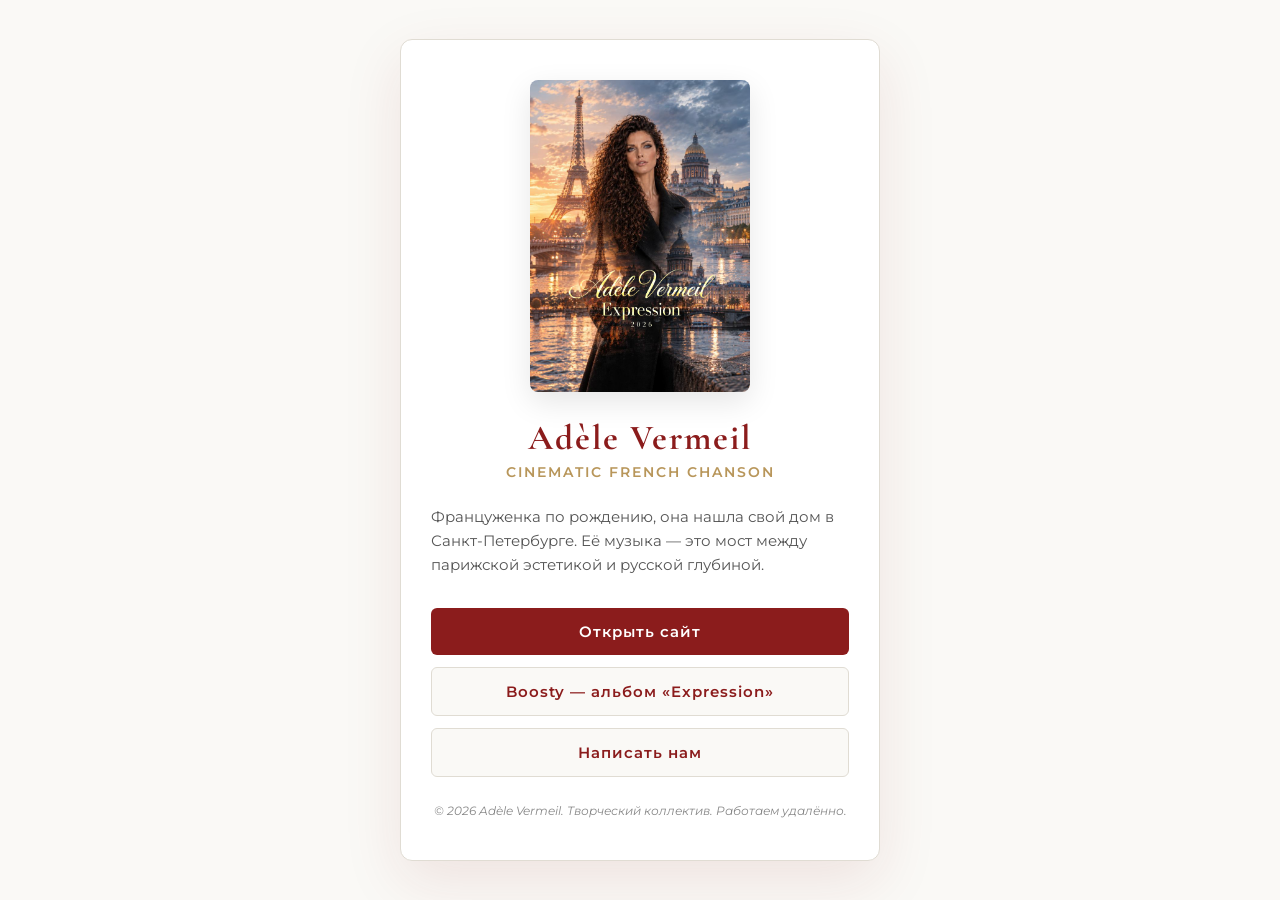
==== adele-card.html @ d5b1ede5 "Add files via upload" ====
<!DOCTYPE html>
<html lang="ru">
<head>
  <meta charset="UTF-8">
  <meta name="viewport" content="width=device-width, initial-scale=1.0">
  <title>Adèle Vermeil — визитка</title>
  <link href="https://fonts.googleapis.com/css2?family=Cormorant+Garamond:wght@600&family=Montserrat:wght@400;600&display=swap" rel="stylesheet">
  <style>
    * { margin: 0; padding: 0; box-sizing: border-box; }
    body {
      display: flex;
      align-items: center;
      justify-content: center;
      min-height: 100vh;
      padding: 20px;
      background: #faf9f6;
      font-family: 'Montserrat', sans-serif;
    }
    .card {
      max-width: 480px;
      width: 100%;
      background: #fff;
      border: 1px solid #e0dcd3;
      border-radius: 12px;
      padding: 40px 30px;
      text-align: center;
      box-shadow: 0 20px 60px rgba(139, 28, 28, 0.1);
    }
    .card .logo { max-width: 220px; width: 100%; border-radius: 8px; margin-bottom: 20px; box-shadow: 0 10px 30px rgba(0,0,0,0.1); }
    .card h1 { font-family: 'Cormorant Garamond', serif; font-size: 2.2rem; letter-spacing: 2px; color: #8b1c1c; margin-bottom: 5px; }
    .card .subtitle { font-size: 0.85rem; color: #b8965a; font-weight: 600; letter-spacing: 2px; text-transform: uppercase; margin-bottom: 25px; }
    .card .description { color: #555; font-size: 0.95rem; line-height: 1.6; margin-bottom: 30px; text-align: left; }
    .card .links { display: flex; flex-direction: column; gap: 12px; margin-bottom: 25px; }
    .card .links a {
      display: block; padding: 14px 20px; background: #faf9f6; color: #8b1c1c;
      text-decoration: none; border-radius: 6px; font-weight: 600; font-size: 0.95rem;
      letter-spacing: 1px; transition: background 0.3s, transform 0.2s; border: 1px solid #e0dcd3;
    }
    .card .links a:hover { background: #f4ebd9; transform: translateY(-2px); }
    .card .links a.primary { background: #8b1c1c; color: #fff; border: none; }
    .card .links a.primary:hover { background: #b8965a; }
    .card .footer-note { color: #888; font-size: 0.75rem; font-style: italic; line-height: 1.5; margin-top: 20px; }
  </style>
</head>
<body>

  <div class="card">
    <img src="images/Album cover Adele.png" alt="Adèle Vermeil" class="logo">
    <h1>Adèle Vermeil</h1>
    <p class="subtitle" id="t-subtitle">Cinematic French Chanson</p>
    <p class="description" id="t-desc">
      Француженка по рождению, она нашла свой дом в Санкт-Петербурге. Её музыка — это мост между парижской эстетикой и русской глубиной.
    </p>

    <div class="links">
      <a href="https://adelevermeil18-ui.github.io/adele-vermeil-site/" class="primary" target="_blank" id="t-btn-site">Открыть сайт</a>
      <a href="https://boosty.to/adele-vermeil" target="_blank" id="t-btn-boosty">Boosty — альбом «Expression»</a>
      <a href="mailto:adele.vermeil@example.com" id="t-btn-mail">Написать нам</a>
    </div>

    <p class="footer-note" id="t-footer">
      © 2026 Adèle Vermeil. Творческий коллектив. Работаем удалённо.
    </p>
  </div>

  <script>
    const lang = (document.documentElement.lang || 'ru').toLowerCase();
    
    const texts = {
      ru: {
        subtitle: "Cinematic French Chanson",
        desc: "Француженка по рождению, она нашла свой дом в Санкт-Петербурге. Её музыка — это мост между парижской эстетикой и русской глубиной.",
        btnSite: "Открыть сайт",
        btnBoosty: "Boosty — альбом «Expression»",
        btnMail: "Написать нам",
        footer: "© 2026 Adèle Vermeil. Творческий коллектив. Работаем удалённо."
      },
      en: {
        subtitle: "Cinematic French Chanson",
        desc: "French by birth, she found her home in St. Petersburg. Her music is a bridge between Parisian aesthetics and Russian depth.",
        btnSite: "Open website",
        btnBoosty: "Boosty — 'Expression' album",
        btnMail: "Write to us",
        footer: "© 2026 Adèle Vermeil. Creative collective. We work remotely."
      },
      zh: {
        subtitle: "电影感法国香颂",
        desc: "她生为法国人，在圣彼得堡找到了自己的家。她的音乐是巴黎美学与俄罗斯深邃之间的桥梁。",
        btnSite: "打开网站",
        btnBoosty: "Boosty — 《Expression》专辑",
        btnMail: "写信给我们",
        footer: "© 2026 Adèle Vermeil. 创意团队。远程工作。"
      }
    };

    const t = lang.startsWith('en') ? texts.en : lang.startsWith('zh') ? texts.zh : texts.ru;
    
    document.getElementById('t-subtitle').innerText = t.subtitle;
    document.getElementById('t-desc').innerText = t.desc;
    document.getElementById('t-btn-site').innerText = t.btnSite;
    document.getElementById('t-btn-boosty').innerText = t.btnBoosty;
    document.getElementById('t-btn-mail').innerText = t.btnMail;
    document.getElementById('t-footer').innerText = t.footer;
  </script>

</body>
</html>
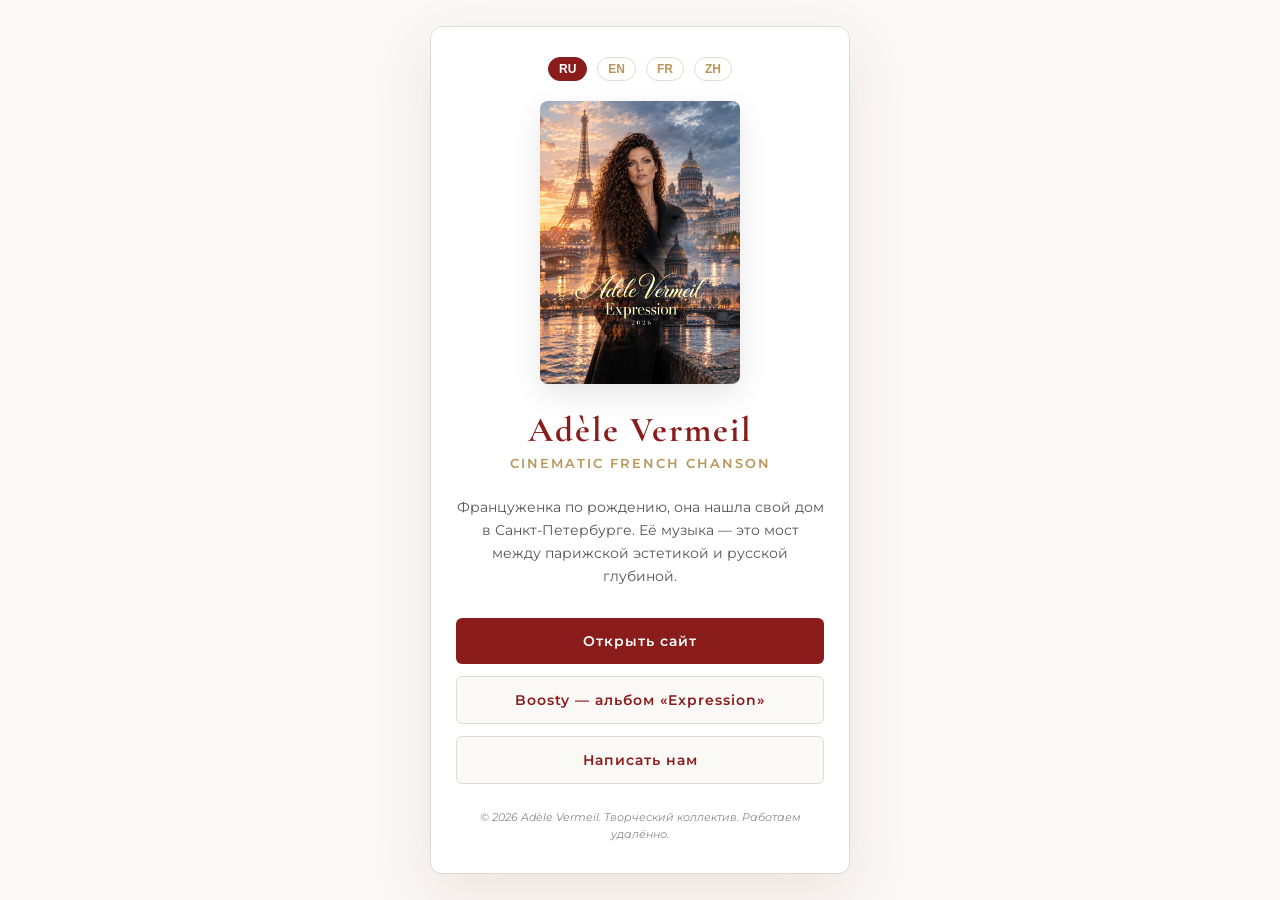
==== commit e034c706: "Update adele-card.html Добавлена мультиязычность" ====
--- a/adele-card.html
+++ b/adele-card.html
@@ -3,7 +3,7 @@
 <head>
   <meta charset="UTF-8">
   <meta name="viewport" content="width=device-width, initial-scale=1.0">
-  <title>Adèle Vermeil — визитка</title>
+  <title>Adèle Vermeil — Contact Card</title>
   <link href="https://fonts.googleapis.com/css2?family=Cormorant+Garamond:wght@600&family=Montserrat:wght@400;600&display=swap" rel="stylesheet">
   <style>
     * { margin: 0; padding: 0; box-sizing: border-box; }
@@ -17,37 +17,77 @@
       font-family: 'Montserrat', sans-serif;
     }
     .card {
-      max-width: 480px;
+      max-width: 420px;
       width: 100%;
       background: #fff;
       border: 1px solid #e0dcd3;
       border-radius: 12px;
-      padding: 40px 30px;
+      padding: 30px 25px;
       text-align: center;
       box-shadow: 0 20px 60px rgba(139, 28, 28, 0.1);
+      position: relative;
     }
-    .card .logo { max-width: 220px; width: 100%; border-radius: 8px; margin-bottom: 20px; box-shadow: 0 10px 30px rgba(0,0,0,0.1); }
+    
+    /* Переключатель языков */
+    .lang-switch {
+      display: flex;
+      justify-content: center;
+      gap: 10px;
+      margin-bottom: 20px;
+    }
+    .lang-switch button {
+      background: transparent;
+      border: 1px solid #e0dcd3;
+      color: #b8965a;
+      padding: 4px 10px;
+      border-radius: 12px;
+      font-size: 0.75rem;
+      font-weight: 600;
+      cursor: pointer;
+      transition: all 0.3s;
+    }
+    .lang-switch button:hover { background: #f4ebd9; }
+    .lang-switch button.active {
+      background: #8b1c1c;
+      color: #fff;
+      border-color: #8b1c1c;
+    }
+
+    .card .logo { max-width: 200px; width: 100%; border-radius: 8px; margin-bottom: 20px; box-shadow: 0 10px 30px rgba(0,0,0,0.1); }
     .card h1 { font-family: 'Cormorant Garamond', serif; font-size: 2.2rem; letter-spacing: 2px; color: #8b1c1c; margin-bottom: 5px; }
-    .card .subtitle { font-size: 0.85rem; color: #b8965a; font-weight: 600; letter-spacing: 2px; text-transform: uppercase; margin-bottom: 25px; }
-    .card .description { color: #555; font-size: 0.95rem; line-height: 1.6; margin-bottom: 30px; text-align: left; }
+    .card .subtitle { font-size: 0.8rem; color: #b8965a; font-weight: 600; letter-spacing: 2px; text-transform: uppercase; margin-bottom: 25px; }
+    
+    .card .description { color: #555; font-size: 0.9rem; line-height: 1.6; margin-bottom: 30px; text-align: center; }
+    
     .card .links { display: flex; flex-direction: column; gap: 12px; margin-bottom: 25px; }
     .card .links a {
       display: block; padding: 14px 20px; background: #faf9f6; color: #8b1c1c;
-      text-decoration: none; border-radius: 6px; font-weight: 600; font-size: 0.95rem;
+      text-decoration: none; border-radius: 6px; font-weight: 600; font-size: 0.9rem;
       letter-spacing: 1px; transition: background 0.3s, transform 0.2s; border: 1px solid #e0dcd3;
     }
     .card .links a:hover { background: #f4ebd9; transform: translateY(-2px); }
     .card .links a.primary { background: #8b1c1c; color: #fff; border: none; }
     .card .links a.primary:hover { background: #b8965a; }
-    .card .footer-note { color: #888; font-size: 0.75rem; font-style: italic; line-height: 1.5; margin-top: 20px; }
+    
+    .card .footer-note { color: #888; font-size: 0.7rem; font-style: italic; line-height: 1.5; margin-top: 10px; }
   </style>
 </head>
 <body>
 
   <div class="card">
+    <!-- Кнопки переключения языка -->
+    <div class="lang-switch">
+      <button onclick="setLang('ru')" id="btn-ru" class="active">RU</button>
+      <button onclick="setLang('en')" id="btn-en">EN</button>
+      <button onclick="setLang('fr')" id="btn-fr">FR</button>
+      <button onclick="setLang('zh')" id="btn-zh">ZH</button>
+    </div>
+
     <img src="images/Album cover Adele.png" alt="Adèle Vermeil" class="logo">
     <h1>Adèle Vermeil</h1>
+    
     <p class="subtitle" id="t-subtitle">Cinematic French Chanson</p>
+    
     <p class="description" id="t-desc">
       Француженка по рождению, она нашла свой дом в Санкт-Петербурге. Её музыка — это мост между парижской эстетикой и русской глубиной.
     </p>
@@ -64,8 +104,6 @@
   </div>
 
   <script>
-    const lang = (document.documentElement.lang || 'ru').toLowerCase();
-    
     const texts = {
       ru: {
         subtitle: "Cinematic French Chanson",
@@ -83,6 +121,14 @@
         btnMail: "Write to us",
         footer: "© 2026 Adèle Vermeil. Creative collective. We work remotely."
       },
+      fr: {
+        subtitle: "Chanson Française Cinématographique",
+        desc: "Française de naissance, elle a trouvé sa maison à Saint-Pétersbourg. Sa musique est un pont entre l'esthétique parisienne et la profondeur russe.",
+        btnSite: "Ouvrir le site",
+        btnBoosty: "Boosty — album «Expression»",
+        btnMail: "Écrivez-nous",
+        footer: "© 2026 Adèle Vermeil. Collectif créatif. Nous travaillons à distance."
+      },
       zh: {
         subtitle: "电影感法国香颂",
         desc: "她生为法国人，在圣彼得堡找到了自己的家。她的音乐是巴黎美学与俄罗斯深邃之间的桥梁。",
@@ -93,15 +139,30 @@
       }
     };
 
-    const t = lang.startsWith('en') ? texts.en : lang.startsWith('zh') ? texts.zh : texts.ru;
-    
-    document.getElementById('t-subtitle').innerText = t.subtitle;
-    document.getElementById('t-desc').innerText = t.desc;
-    document.getElementById('t-btn-site').innerText = t.btnSite;
-    document.getElementById('t-btn-boosty').innerText = t.btnBoosty;
-    document.getElementById('t-btn-mail').innerText = t.btnMail;
-    document.getElementById('t-footer').innerText = t.footer;
+    function setLang(lang) {
+      // Сохраняем выбор
+      localStorage.setItem('adele_card_lang', lang);
+      
+      // Меняем активную кнопку
+      document.querySelectorAll('.lang-switch button').forEach(btn => btn.classList.remove('active'));
+      document.getElementById(`btn-${lang}`).classList.add('active');
+
+      // Меняем текст
+      const t = texts[lang];
+      document.getElementById('t-subtitle').innerText = t.subtitle;
+      document.getElementById('t-desc').innerText = t.desc;
+      document.getElementById('t-btn-site').innerText = t.btnSite;
+      document.getElementById('t-btn-boosty').innerText = t.btnBoosty;
+      document.getElementById('t-btn-mail').innerText = t.btnMail;
+      document.getElementById('t-footer').innerText = t.footer;
+    }
+
+    // При загрузке ставим язык, который был выбран ранее (или русский по умолчанию)
+    document.addEventListener('DOMContentLoaded', () => {
+      const savedLang = localStorage.getItem('adele_card_lang') || 'ru';
+      setLang(savedLang);
+    });
   </script>
 
 </body>
-</html>+</html>
